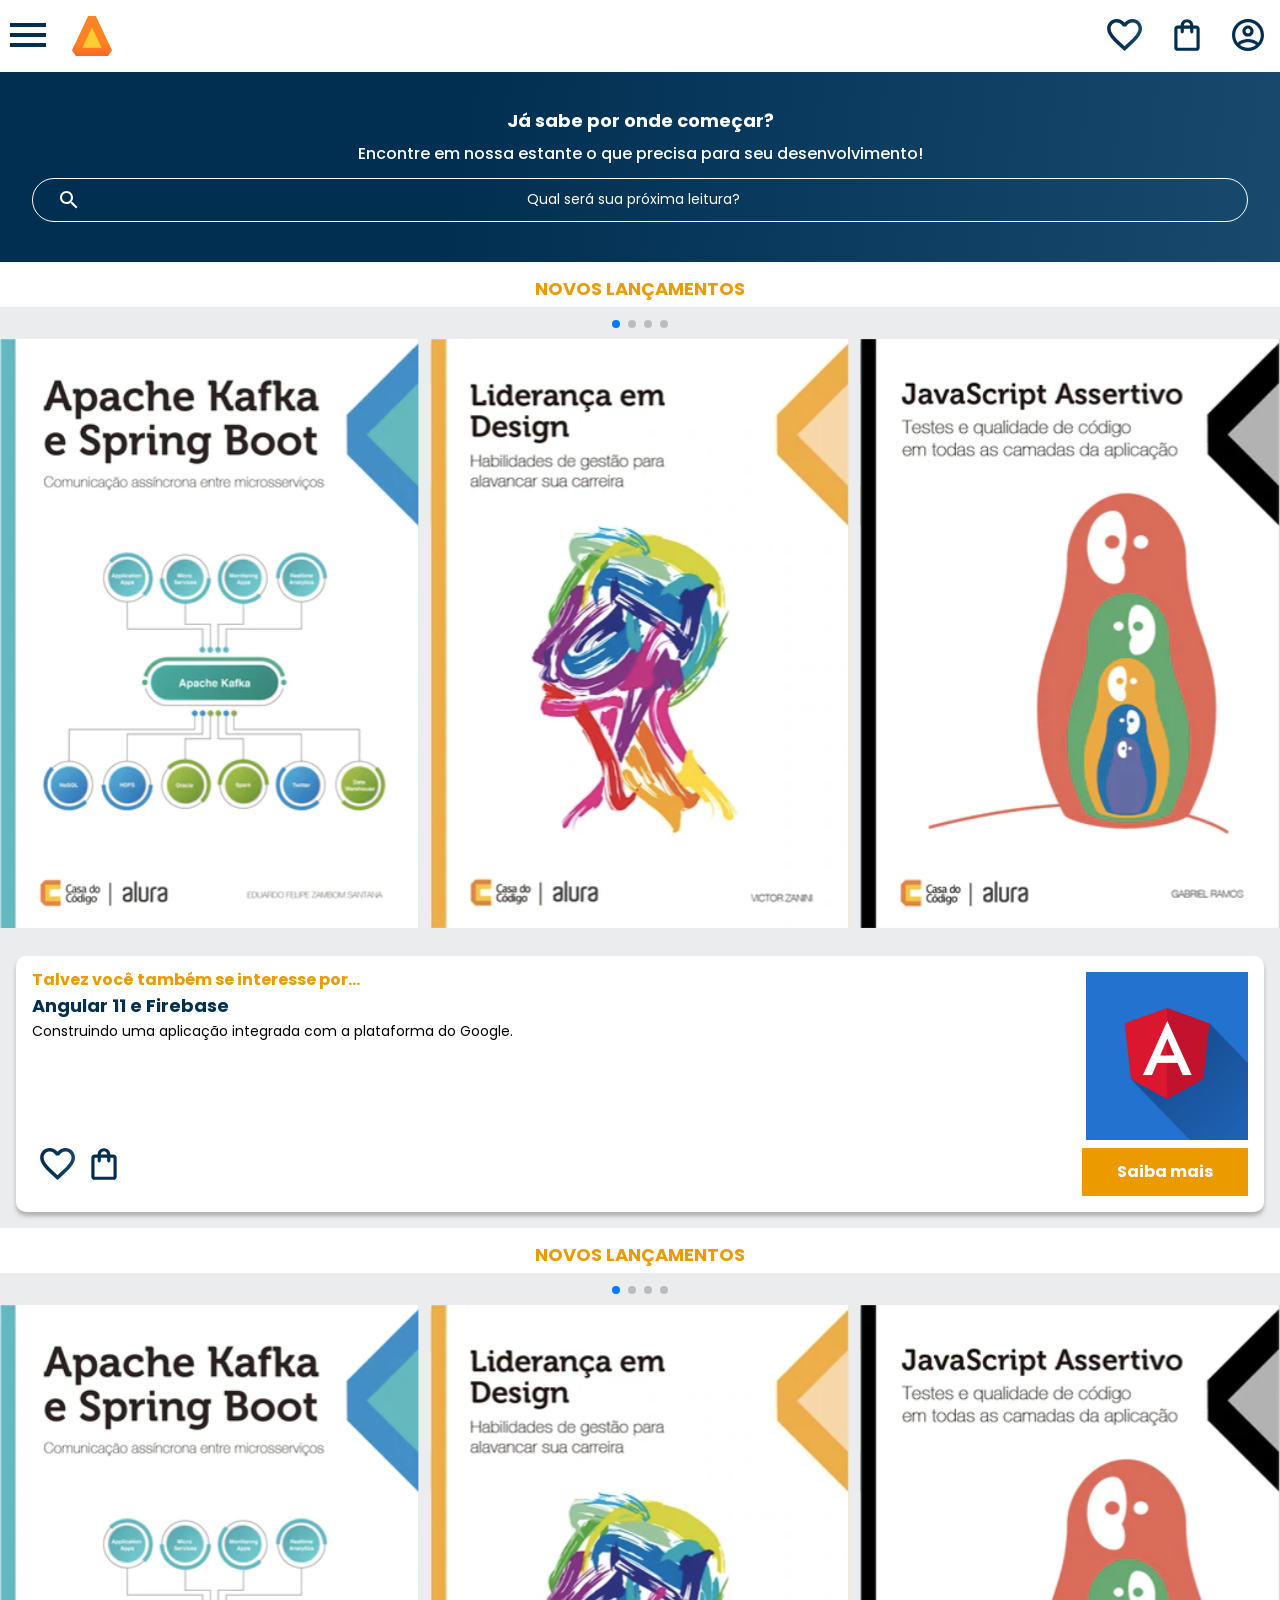
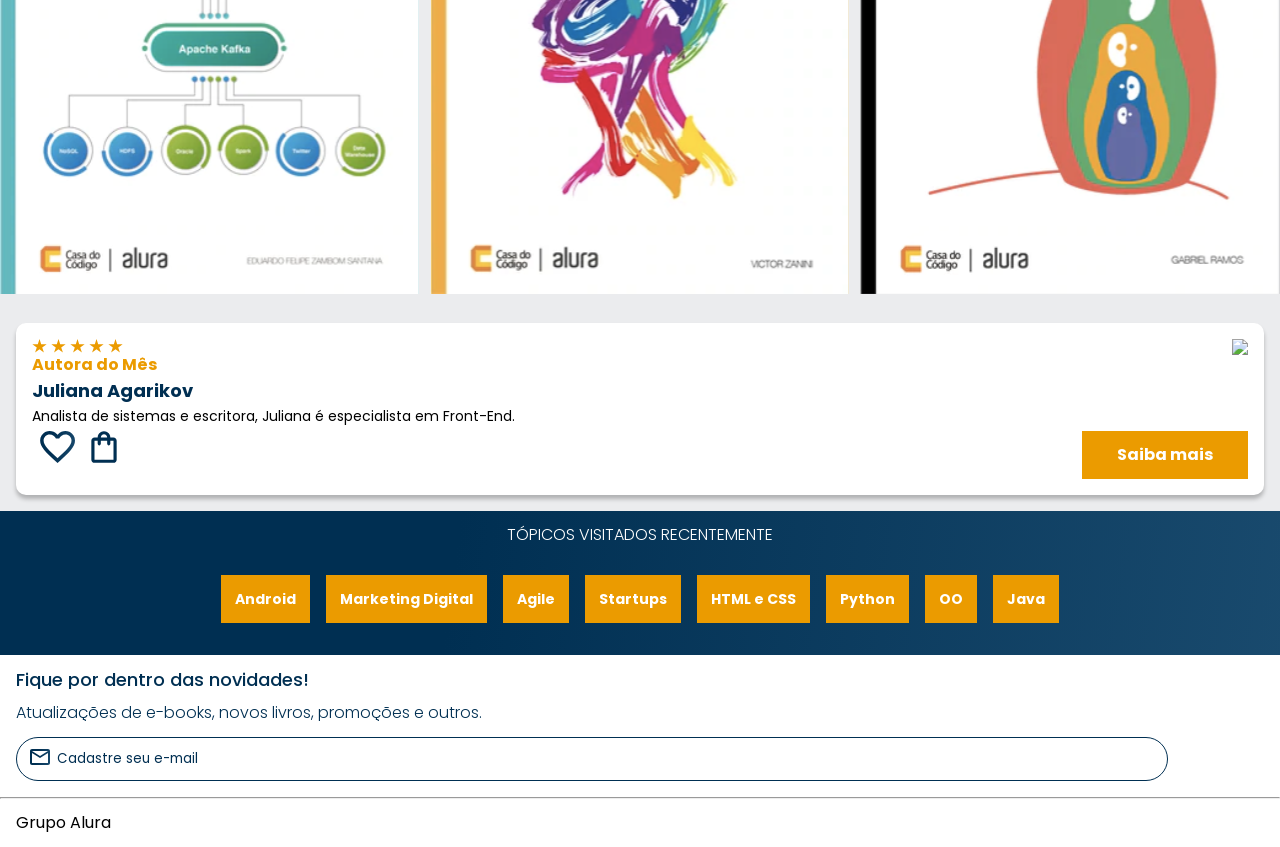
==== index.html @ 7a65d5d8 "30/08" ====
<!DOCTYPE html>
<html>

<head>
    <meta charset="UTF-8">
    <meta name="viewport" content="width=device-width, initial-scale=1.0">
    <title>AluraBooks</title>
    <link rel="stylesheet" href="reset.css">
    <link rel="preconnect" href="https://fonts.googleapis.com">
    <link rel="preconnect" href="https://fonts.gstatic.com" crossorigin>
    <link href="https://fonts.googleapis.com/css2?family=Poppins:wght@300;400;500;700&display=swap" rel="stylesheet">
    <link rel="stylesheet" href="https://unpkg.com/swiper@8/swiper-bundle.min.css" />
    <link rel="stylesheet" href="styles.css">
</head>

<body>
    <header class="cabeçalho">
        <div class="container">
            <input type="checkbox" id="menu" class="container__botao">
            <label for="menu">
                <span class="cabeçalho__menu-hamburguer container__imagem"></span>
            </label>
            <ul class="lista-menu">
                <li class="lista-menu__titulo">Categorias</li>
                <li class="lista-menu__item">
                    <a href="#" class="lista-menu__link">Programação</a>
                </li>
                <li class="lista-menu__item">
                    <a href="#" class="lista-menu__link">Front-end</a>
                </li>
                <li class="lista-menu__item">
                    <a href="#" class="lista-menu__link">Infraestrutura</a>
                </li>
                <li class="lista-menu__item">
                    <a href="#" class="lista-menu__link">Business</a>
                </li>
                <li class="lista-menu__item">
                    <a href="#" class="lista-menu__link">Design & UX</a>
                </li>
            </ul>
            <img src="img/Logo.svg" alt="Logo da Alurabooks" class="container__imagem">
        </div>
        <div class="container">
            <a href="#"><img src="img/Favoritos.svg" alt="Meus favoritos" class="container__imagem"></a>
            <a href="#"><img src="img/Compras.svg" alt="Carrinhos de compras" class="container__imagem"></a>
            <a href="#"><img src="img/Usuario.svg" alt="Meu perfil" class="container__imagem"></a>
        </div>
    </header>
    <section class="banner">
        <h2 class="banner__titulo">Já sabe por onde começar?</h2>
        <p class="banner__texto">Encontre em nossa estante o que precisa para seu desenvolvimento!</p>
        <input type="search" class="banner__pesquisa" placeholder="Qual será sua próxima leitura?">
    </section>
    <section class="carrossel">
        <h2 class="carrossel__titulo">Novos lançamentos</h2>
        <!-- Slider main container -->
        <div class="swiper">
            <!-- Additional required wrapper -->
            <!-- If we need pagination -->
            <div class="swiper-pagination"></div>

            <div class="swiper-wrapper">
                <!-- Slides -->
                <div class="swiper-slide"><img src="img/ApacheKafka.svg"
                        alt="Livro sobre apache kafka e spring boot da alura books"></div>
                <div class="swiper-slide"><img src="img/Liderança.svg"
                        alt="Livro sobre liderança em design da alura books"></div>
                <div class="swiper-slide"><img src="img/Javascript.svg"
                        alt="Livro sobre javascript assertivo da alurabooks"></div>
                <div class="swiper-slide"><img src="img/Guia Front-end.svg" alt="Livro Guia front end"></div>
                <div class="swiper-slide"><img src="img/Portugol.svg" alt="Livro sobre portugol"></div>
                <div class="swiper-slide"><img src="img/Acessibilidade.svg" alt="livro sobre acessibilidade"></div>
            </div>

            <!-- If we need navigation buttons -->
            <div class="swiper-button-prev"></div>
            <div class="swiper-button-next"></div>
        </div>

        <div class="card">
            <!-- 1º linha -->
            <div class="card__descrição">
                <!-- 1º coluna -->
                <div class="descrição">
                    <h3 class="descrição__titulo">Talvez você também se interesse por...</h3>
                    <h2 class="descrição__titulo-livro">Angular 11 e Firebase</h2>
                    <p class="descrição__texto">Construindo uma aplicação integrada com a plataforma do Google.</p>
                </div>
                <!-- 2º coluna -->
                <img src="img/Angular.svg" class="descrição__imagem">
            </div>

            <!-- 2º linha -->
            <div class="card__botões">
                <!-- 1º coluna -->
                <ul class="botões">
                    <li class="botões__item"><img src="img/Favoritos.svg" alt="Favoritar livro"></li>
                    <li class="botões__item"><img src="img/Compras.svg" alt="Adicionar no carrinho de compras"></li>
                </ul>
                <!-- 2º coluna -->
                <a href="#" class="botões__ancora">Saiba mais</a>
            </div>
        </div>
    </section>

    <section class="carrossel">
        <h2 class="carrossel__titulo">Novos lançamentos</h2>
        <!-- Slider main container -->
        <div class="swiper">
            <!-- Additional required wrapper -->
            <!-- If we need pagination -->
            <div class="swiper-pagination"></div>

            <div class="swiper-wrapper">
                <!-- Slides -->
                <div class="swiper-slide"><img src="img/ApacheKafka.svg"
                        alt="Livro sobre apache kafka e spring boot da alura books"></div>
                <div class="swiper-slide"><img src="img/Liderança.svg"
                        alt="Livro sobre liderança em design da alura books"></div>
                <div class="swiper-slide"><img src="img/Javascript.svg"
                        alt="Livro sobre javascript assertivo da alurabooks"></div>
                <div class="swiper-slide"><img src="img/Guia Front-end.svg" alt="Livro Guia front end"></div>
                <div class="swiper-slide"><img src="img/Portugol.svg" alt="Livro sobre portugol"></div>
                <div class="swiper-slide"><img src="img/Acessibilidade.svg" alt="livro sobre acessibilidade"></div>
            </div>

            <!-- If we need navigation buttons -->
            <div class="swiper-button-prev"></div>
            <div class="swiper-button-next"></div>
        </div>

        <div class="card">
            <!-- 1º linha -->
            <div class="card__descrição">
                <!-- 1º coluna -->
                <div class="descrição">
                    <img src="img/Estrelinhas.svg" alt="Avaliação 5 estrelas">
                    <h3 class="descrição__titulo">Autora do Mês</h3>
                    <h2 class="descrição__titulo-livro">Juliana Agarikov</h2>
                    <p class="descrição__texto">Analista de sistemas e escritora, Juliana é especialista em Front-End.
                    </p>
                </div>
                <!-- 2º coluna -->
                <img src="img/Escritora.svg" class="descrição__imagem">
            </div>

            <!-- 2º linha -->
            <div class="card__botões">
                <!-- 1º coluna -->
                <ul class="botões">
                    <li class="botões__item"><img src="img/Favoritos.svg" alt="Favoritar livro"></li>
                    <li class="botões__item"><img src="img/Compras.svg" alt="Adicionar no carrinho de compras"></li>
                </ul>
                <!-- 2º coluna -->
                <a href="#" class="botões__ancora">Saiba mais</a>
            </div>
        </div>
    </section>

    <section class="tópicos">
        <h2 class="tópicos__titulo">TÓPICOS VISITADOS RECENTEMENTE</h2>
        <ul class="tópicos__lista">
            <li class="tópicos__item">
                <a href="#" class="tópicos__link">Android</a>
            </li>
            <li class="tópicos__item">
                <a href="#" class="tópicos__link">Marketing Digital</a>
            </li>
            <li class="tópicos__item">
                <a href="#" class="tópicos__link">Agile</a>
            </li>
            <li class="tópicos__item">
                <a href="#" class="tópicos__link">Startups</a>
            </li>
            <li class="tópicos__item">
                <a href="#" class="tópicos__link">HTML e CSS</a>
            </li>
            <li class="tópicos__item">
                <a href="#" class="tópicos__link">Python</a>
            </li>
            <li class="tópicos__item">
                <a href="#" class="tópicos__link">OO</a>
            </li>
            <li class="tópicos__item">
                <a href="#" class="tópicos__link">Java</a>
            </li>
        </ul>
    </section>

    <section class="contato">
        <h2 class="contato__titulo">Fique por dentro das novidades!</h2>
        <p class="contato__texto">Atualizações de e-books, novos livros, promoções e outros.</p>
        <input type="email" placeholder="Cadastre seu e-mail" class="contato__email">
    </section>

    <hr />

    <footer class="rodapé">
        <h2 class="rodapé__titulo">Grupo Alura</h2>
    </footer>

    <script src="https://unpkg.com/swiper@8/swiper-bundle.min.js"></script>
    <script>
        const swiper = new Swiper('.swiper', {
            spaceBetween: 10,
            slidesPerView: 3,
            pagination: {
                el: '.swiper-pagination',
                type: 'bullets',
            },
        });
    </script>
</body>

</html>
---- styles.css ----
@import url("styles/header.css");
@import url("styles/banner.css");
@import url("styles/carrossel.css");
@import url("styles/topicos.css");
@import url("styles/contato.css");
@import url("styles/rodapé.css");

:root {
    --cor-de-fundo: #EBECEE;
    --branco: #FFFFFF;
    --laranja: #EB9B00;
    --azul-degrade: linear-gradient(97.54deg, #002F52 35.49%, #326589 165.37%);
    --fonte-principal: "Poppins";
    --azul: #002F52;
}

body {
    background-color: var(--cor-de-fundo);
    font-family: var(--fonte-principal);
    font-size: 16px;
    font-weight: 400;
}
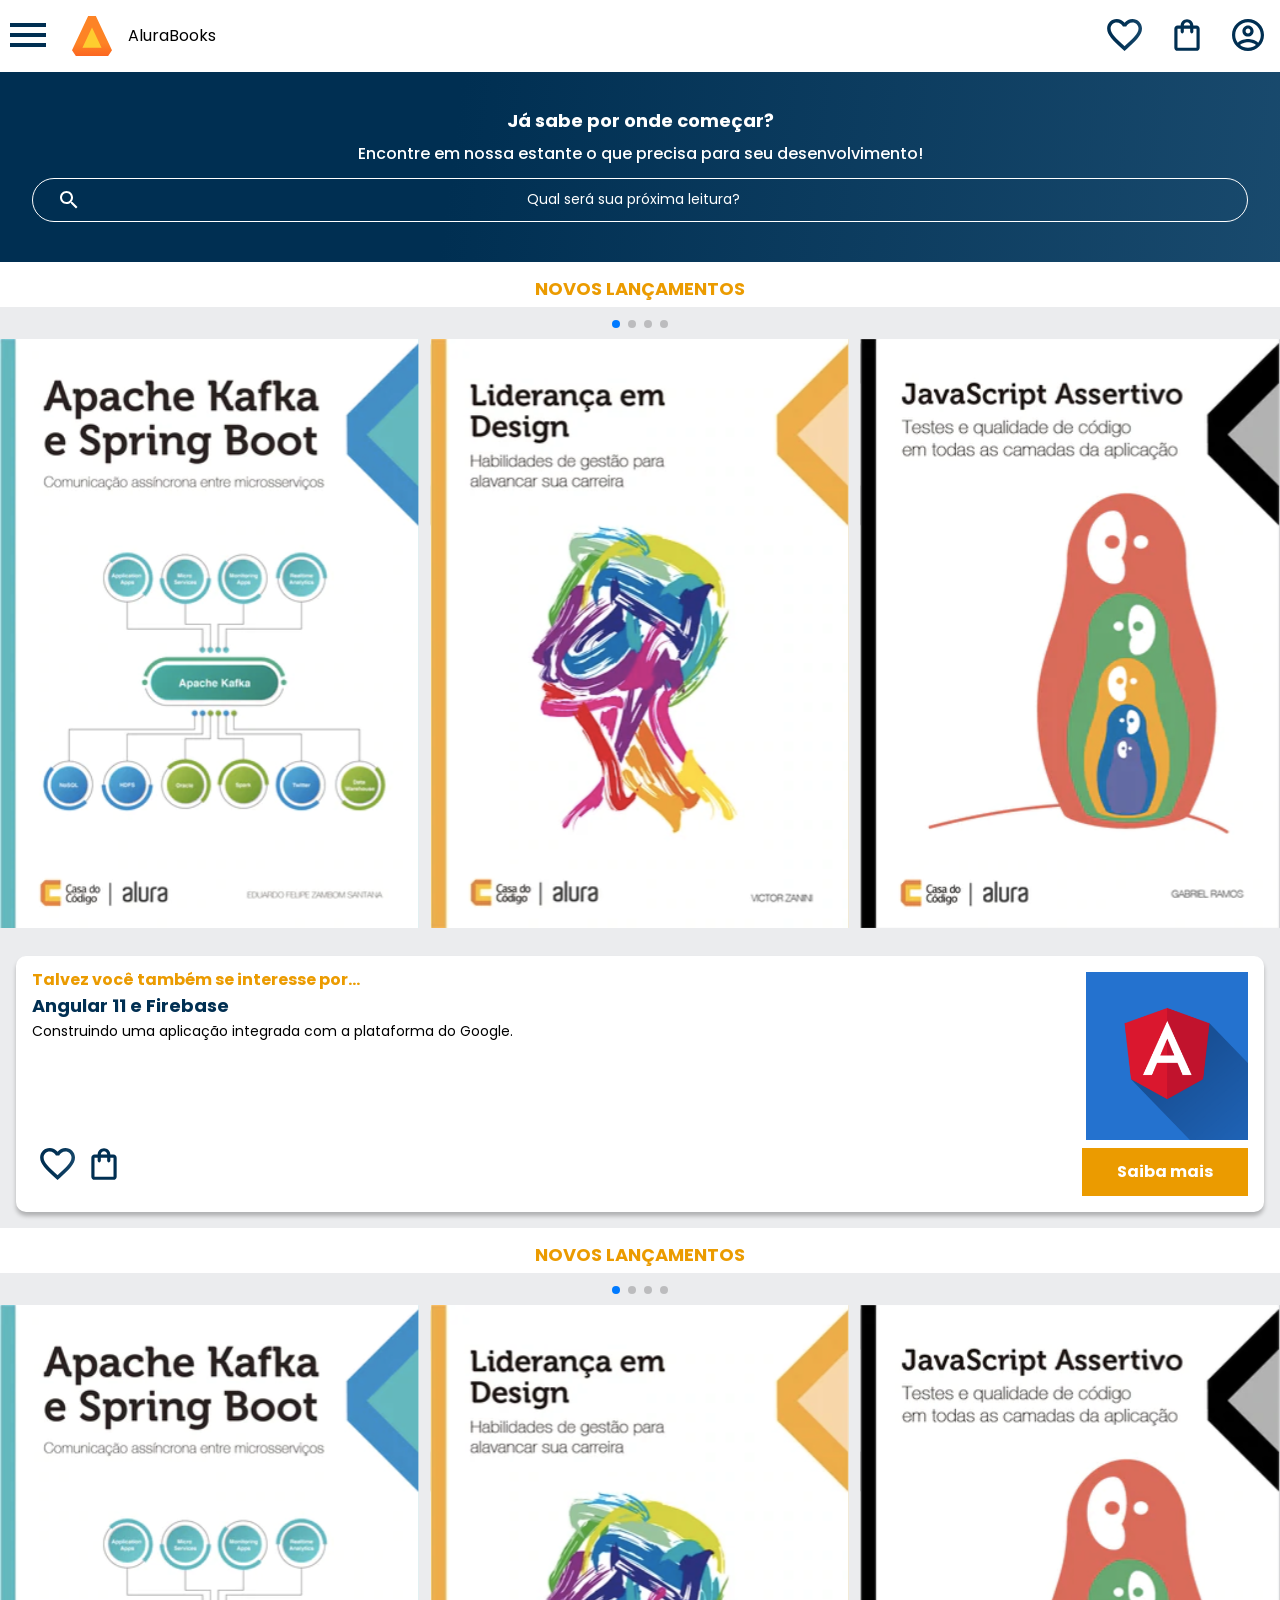
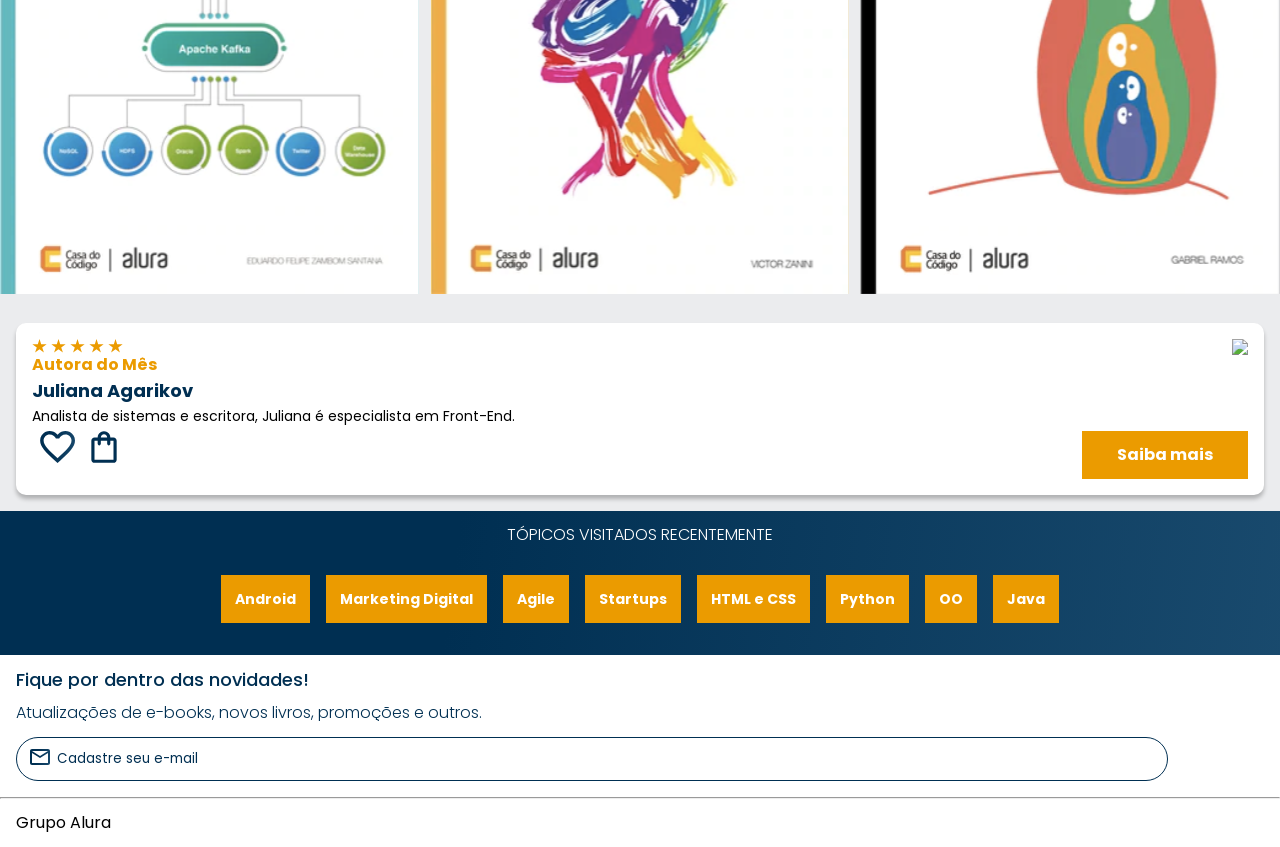
==== commit 91308050: "04.09.23 - Laureta" ====
--- a/index.html
+++ b/index.html
@@ -9,6 +9,7 @@
     <link rel="preconnect" href="https://fonts.googleapis.com">
     <link rel="preconnect" href="https://fonts.gstatic.com" crossorigin>
     <link href="https://fonts.googleapis.com/css2?family=Poppins:wght@300;400;500;700&display=swap" rel="stylesheet">
+    <link href="https://fonts.googleapis.com/css2?family=Josefin+Sans:ital,wght@0,400;1,600&display=swap"  rel="stylesheet">
     <link rel="stylesheet" href="https://unpkg.com/swiper@8/swiper-bundle.min.css" />
     <link rel="stylesheet" href="styles.css">
 </head>
@@ -39,6 +40,8 @@
                 </li>
             </ul>
             <img src="img/Logo.svg" alt="Logo da Alurabooks" class="container__imagem">
+            <!--Primeira mudança-->
+            <h1 class="container_titulo"> <b class="container_titulo--negrito">Alura</b>Books</h1>
         </div>
         <div class="container">
             <a href="#"><img src="img/Favoritos.svg" alt="Meus favoritos" class="container__imagem"></a>
--- a/styles.css
+++ b/styles.css
@@ -12,6 +12,8 @@
     --azul-degrade: linear-gradient(97.54deg, #002F52 35.49%, #326589 165.37%);
     --fonte-principal: "Poppins";
     --azul: #002F52;
+    --fonte-secundario:"Josefin Sans";
+    --preto:#000000;
 }
 
 body {
